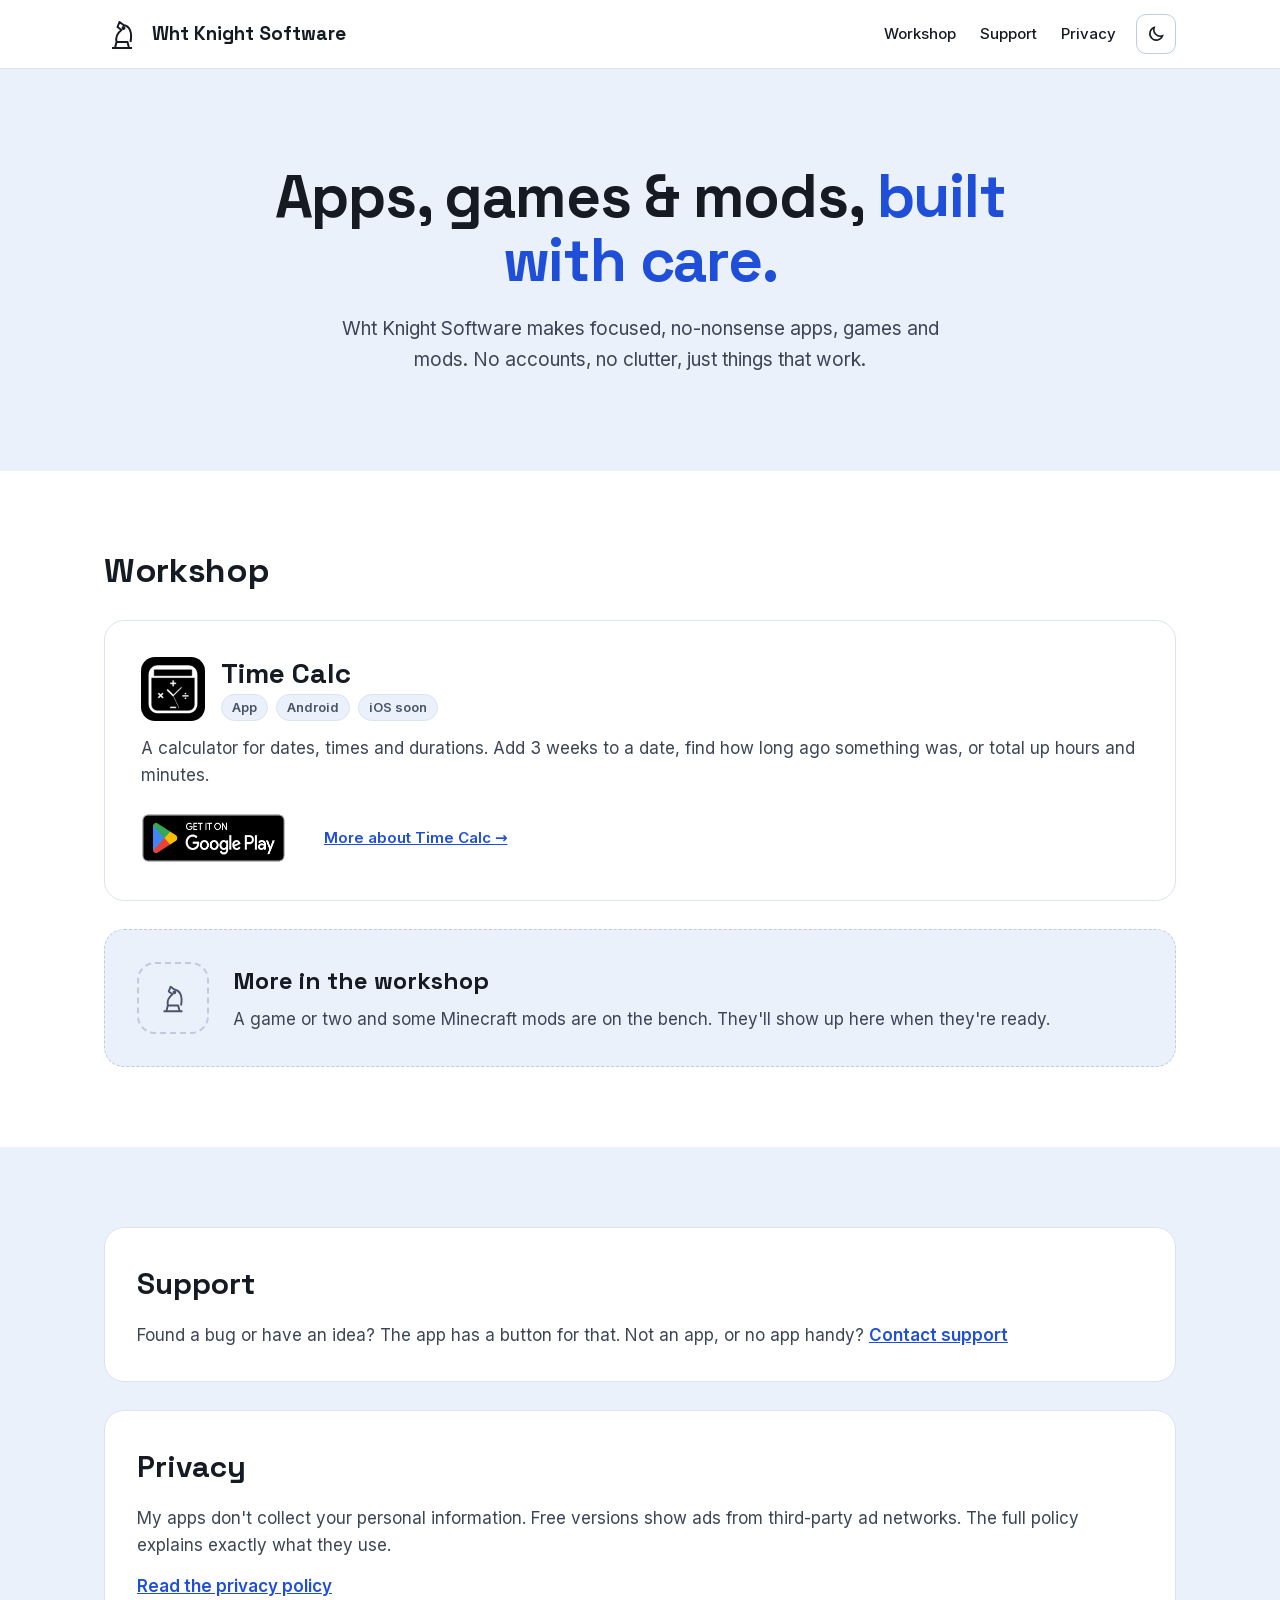
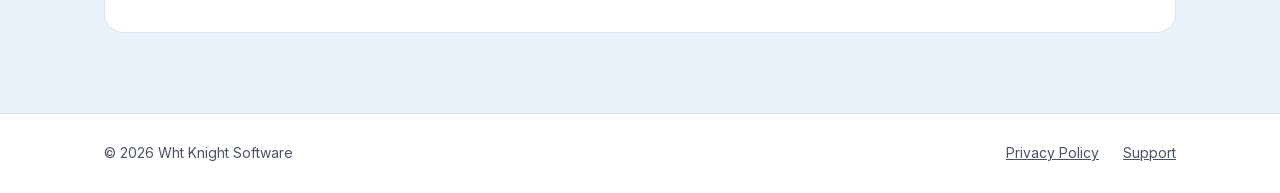
==== index.html @ 37f2941b "Initial Wht Knight Software website: home, Time Calc, privacy policy and 404 pages." ====
<!doctype html>
<html lang="en">
<head>
<meta charset="utf-8">
<meta name="viewport" content="width=device-width, initial-scale=1">
<title>Wht Knight Software</title>
<meta name="description" content="Wht Knight Software makes focused, no-nonsense apps, games and mods.">
<meta property="og:title" content="Wht Knight Software">
<meta property="og:description" content="Wht Knight Software makes focused, no-nonsense apps, games and mods.">
<meta property="og:type" content="website">
<meta property="og:site_name" content="Wht Knight Software">
<link rel="icon" href="/favicon.svg" type="image/svg+xml">
<script>try{var t=localStorage.getItem('theme');if(t==='light'||t==='dark')document.documentElement.setAttribute('data-theme',t)}catch(e){}</script>
<link rel="stylesheet" href="/css/site.css">
</head>
<body>
<a class="skip" href="#main">Skip to content</a>
<header class="site-header">
<div class="wrap">
<a class="brand" href="/"><svg width="36" height="36" viewBox="0 0 36 36" fill="none" stroke="currentColor" stroke-width="2" stroke-linejoin="round" aria-hidden="true"><path d="M8 32h20M11 32l1.5-6h11l1.5 6M12.5 26c-1-5 1-9 5-12l-4-3 2-5 4 3c6 1 9 7 7 17"/><circle cx="19.5" cy="12" r="1" fill="currentColor"/></svg><span class="brand-name">Wht Knight Software</span></a>
<div class="header-right">
<nav class="main-nav" aria-label="Main"><a href="/#workshop">Workshop</a><a href="#support">Support</a><a href="/privacy/">Privacy</a></nav>
<button type="button" class="theme-toggle" aria-label="Switch light or dark mode"><svg class="moon" width="18" height="18" viewBox="0 0 18 18" fill="none" stroke="currentColor" stroke-width="1.6" aria-hidden="true"><path d="M15.5 10.8A6.5 6.5 0 0 1 7.2 2.5a6.5 6.5 0 1 0 8.3 8.3z"/></svg><svg class="sun" width="18" height="18" viewBox="0 0 18 18" fill="none" stroke="currentColor" stroke-width="1.6" stroke-linecap="round" aria-hidden="true"><circle cx="9" cy="9" r="3.5"/><path d="M9 1.5v2M9 14.5v2M1.5 9h2M14.5 9h2M3.7 3.7l1.4 1.4M12.9 12.9l1.4 1.4M3.7 14.3l1.4-1.4M12.9 5.1l1.4-1.4"/></svg></button>
</div>
</div>
</header>
<main id="main">

<section class="hero band">
<div class="wrap">
<h1>Apps, games &amp; mods, <span class="accent">built with care.</span></h1>
<p class="muted">Wht Knight Software makes focused, no-nonsense apps, games and mods. No accounts, no clutter, just things that work.</p>
</div>
</section>

<section class="section" id="workshop">
<div class="wrap">
<h2 class="section-title">Workshop</h2>
<article class="card project">
<div class="project-main">
<div class="project-head"><img class="app-icon" src="/img/timecalc-icon.png" alt="" width="64" height="64">
<div><h3>Time Calc</h3><div class="tags"><span class="tag">App</span><span class="tag">Android</span><span class="tag">iOS soon</span></div></div></div>
<p class="muted">A calculator for dates, times and durations. Add 3 weeks to a date, find how long ago something was, or total up hours and minutes.</p>
<div class="links"><a class="badge badge-google" href="https://play.google.com/store/apps/details?id=com.whtknightsoft.timecalc"><img src="/img/badges/google-play.png" alt="Get it on Google Play" width="181" height="70"></a><a class="more" href="/timecalc/">More about Time Calc →</a></div>
</div>
<!-- TODO: real phone screenshot: <img class="shot" src="/img/timecalc-phone-1.png" alt="Time Calc on a phone" width="150"> -->
</article>
<article class="teaser">
<div class="teaser-mark"><svg width="34" height="34" viewBox="0 0 36 36" fill="none" stroke="currentColor" stroke-width="2" stroke-linejoin="round" aria-hidden="true"><path d="M8 32h20M11 32l1.5-6h11l1.5 6M12.5 26c-1-5 1-9 5-12l-4-3 2-5 4 3c6 1 9 7 7 17"/><circle cx="19.5" cy="12" r="1" fill="currentColor"/></svg></div>
<div class="teaser-text"><h3>More in the workshop</h3><p class="muted">A game or two and some Minecraft mods are on the bench. They'll show up here when they're ready.</p></div>
</article>
</div>
</section>

<section class="section band">
<div class="wrap duo">
<div class="card" id="support">
<h2>Support</h2>
<p class="muted">Found a bug or have an idea? The app has a button for that. Not an app, or no app handy? <a class="reveal" href="/#support">Contact support</a></p>
</div>
<div class="card" id="privacy">
<h2>Privacy</h2>
<p class="muted">My apps don't collect your personal information. Free versions show ads from third-party ad networks. The full policy explains exactly what they use.</p>
<a href="/privacy/" style="font-weight: 600">Read the privacy policy</a>
</div>
</div>
</section>

</main>
<footer class="site-footer">
<div class="wrap">
<span>© 2026 Wht Knight Software</span>
<nav aria-label="Footer"><a href="/privacy/">Privacy Policy</a><a href="#support">Support</a></nav>
</div>
</footer>
<script src="/js/site.js"></script>
<!-- Cloudflare Web Analytics --><script defer src='https://static.cloudflareinsights.com/beacon.min.js' data-cf-beacon='{"token": "ca6f470025f94512a56d23987fe3d4a7"}'></script><!-- End Cloudflare Web Analytics -->
</body>
</html>
---- css/site.css ----
/* Wht Knight Software site styles. Colors are tokens: change them here, in both themes. */
/* Fonts are hosted here (SIL Open Font License; see fonts/OFL-*.txt), so visitors never contact Google. Latin subset. */
@font-face { font-family: "Inter"; font-style: normal; font-weight: 400 600; font-display: swap; src: url("/fonts/inter-latin.woff2") format("woff2"); }
@font-face { font-family: "Space Grotesk"; font-style: normal; font-weight: 500 700; font-display: swap; src: url("/fonts/space-grotesk-latin.woff2") format("woff2"); }

:root {
  color-scheme: light;
  --bg: #ffffff; --alt: #ebf1fa; --card: #ffffff;
  --fg: #161a22; --muted: #3d4556; --faint: #4a5468;
  --line: #dbe3f0; --line2: #bfcbe0;
  --accent: #1f4fd8; --onaccent: #ffffff; --link: #1f4fd8;
  --hdr: #ffffff; --hdrfg: #161a22; --hdrline: #dbe3f0;
  --ph: #e2eaf7;
}
:root[data-theme="dark"] {
  color-scheme: dark;
  --bg: #0e131e; --alt: #131a29; --card: #1b2336;
  --fg: #e8ecf4; --muted: #a9b4c8; --faint: #8f9bb3;
  --line: #2a3348; --line2: #3a4560;
  --accent: #8cb4ff; --onaccent: #0a1a3a; --link: #8cb4ff;
  --hdr: #1d3b7a; --hdrfg: #ffffff; --hdrline: #1d3b7a;
  --ph: #222b40;
}
@media (prefers-color-scheme: dark) {
  :root:not([data-theme="light"]) {
    color-scheme: dark;
    --bg: #0e131e; --alt: #131a29; --card: #1b2336;
    --fg: #e8ecf4; --muted: #a9b4c8; --faint: #8f9bb3;
    --line: #2a3348; --line2: #3a4560;
    --accent: #8cb4ff; --onaccent: #0a1a3a; --link: #8cb4ff;
    --hdr: #1d3b7a; --hdrfg: #ffffff; --hdrline: #1d3b7a;
    --ph: #222b40;
  }
}

*, *::before, *::after { box-sizing: border-box; }
html { scroll-behavior: smooth; }
@media (prefers-reduced-motion: reduce) { html { scroll-behavior: auto; } }
body {
  margin: 0; background: var(--bg); color: var(--fg);
  font-family: Inter, system-ui, -apple-system, "Segoe UI", sans-serif; font-size: 17px; line-height: 1.6;
  -webkit-text-size-adjust: 100%;
}
h1, h2, h3, .brand-name { font-family: "Space Grotesk", Inter, system-ui, sans-serif; }
h1, h2, h3, p { margin: 0; }
a { color: var(--link); }
img { max-width: 100%; }
.wrap { max-width: 1120px; margin: 0 auto; padding: 0 24px; }
.muted { color: var(--muted); }
.faint { color: var(--faint); }
.accent { color: var(--accent); }
.skip { position: absolute; left: -9999px; }
.skip:focus { left: 16px; top: 16px; z-index: 10; background: var(--card); padding: 8px 12px; border-radius: 8px; }

/* Header */
.site-header { background: var(--hdr); border-bottom: 1px solid var(--hdrline); }
.site-header .wrap { display: flex; flex-wrap: wrap; align-items: center; justify-content: space-between; gap: 12px 24px; padding-top: 14px; padding-bottom: 14px; }
.brand { display: flex; align-items: center; gap: 12px; color: var(--hdrfg); text-decoration: none; }
.brand-name { font-weight: 700; font-size: 19px; }
.header-right { display: flex; align-items: center; gap: 20px; }
.main-nav { display: flex; flex-wrap: wrap; gap: 4px 24px; font-size: 15px; font-weight: 500; }
.main-nav a { color: var(--hdrfg); text-decoration: none; padding: 8px 0; }
.main-nav a:hover { text-decoration: underline; }
.theme-toggle {
  display: inline-flex; align-items: center; justify-content: center; width: 40px; height: 40px;
  border-radius: 10px; border: 1px solid var(--line2); background: transparent; color: var(--hdrfg); cursor: pointer; padding: 0;
}
:root[data-theme="dark"] .theme-toggle { border-color: rgba(255,255,255,0.35); }
@media (prefers-color-scheme: dark) { :root:not([data-theme="light"]) .theme-toggle { border-color: rgba(255,255,255,0.35); } }
.theme-toggle .sun { display: none; }
:root[data-theme="dark"] .theme-toggle .sun { display: block; }
:root[data-theme="dark"] .theme-toggle .moon { display: none; }
@media (prefers-color-scheme: dark) {
  :root:not([data-theme="light"]) .theme-toggle .sun { display: block; }
  :root:not([data-theme="light"]) .theme-toggle .moon { display: none; }
}

/* Sections */
.band { background: var(--alt); }
.section { padding: 80px 0; }
.section > .wrap { display: flex; flex-direction: column; gap: 28px; }
.section-title { font-size: 34px; letter-spacing: -0.01em; line-height: 1.2; }

/* Home hero */
.hero { padding: 96px 0; text-align: center; }
.hero .wrap { max-width: 880px; display: flex; flex-direction: column; align-items: center; gap: 22px; }
.hero h1 { font-size: clamp(38px, 6vw, 60px); line-height: 1.06; letter-spacing: -0.02em; }
.hero p { font-size: 19px; max-width: 600px; }

/* Project card */
.card { border: 1px solid var(--line); background: var(--card); border-radius: 20px; padding: 36px; }
.project { display: flex; flex-wrap: wrap; align-items: center; gap: 36px; }
.project-main { flex: 1 1 440px; display: flex; flex-direction: column; gap: 14px; }
.project-head { display: flex; align-items: center; gap: 16px; }
.app-icon { flex: none; border-radius: 22%; display: block; }
.project h3 { font-size: 28px; line-height: 1.2; }
.tags { display: flex; flex-wrap: wrap; gap: 8px; margin-top: 4px; }
.tag { display: inline-flex; padding: 2px 10px; border-radius: 999px; background: var(--alt); border: 1px solid var(--line); font-size: 13px; font-weight: 600; color: var(--faint); }
.links { display: flex; flex-wrap: wrap; align-items: center; gap: 12px; margin-top: 8px; }
.more { font-size: 15px; font-weight: 600; padding: 8px; }
.shot { flex: none; border-radius: 18px; border: 1px solid var(--line); background: var(--ph); display: block; }
.shot-placeholder { flex: none; width: 150px; height: 310px; border-radius: 18px; border: 2px dashed var(--line2); background: var(--ph); }

/* Official store badges. Google's PNG has built-in clear space, so it's drawn taller to match Apple's. */
.badge { display: inline-block; line-height: 0; }
.badge img { display: block; width: auto; }
.badge-google img { height: 70px; margin: -9px -9px; }
.badge-apple img { height: 52px; }

/* Teaser */
.teaser { border: 1px dashed var(--line2); border-radius: 20px; padding: 32px; background: var(--alt); display: flex; flex-wrap: wrap; align-items: center; gap: 24px; }
.section.band .teaser { background: var(--card); }
.teaser-mark { flex: none; width: 72px; height: 72px; border-radius: 18px; border: 2px dashed var(--line2); display: flex; align-items: center; justify-content: center; color: var(--faint); }
.teaser-text { flex: 1 1 320px; display: flex; flex-direction: column; gap: 6px; }
.teaser h3 { font-size: 24px; }

/* Support + privacy */
.duo { display: grid; grid-template-columns: repeat(auto-fit, minmax(300px, 1fr)); gap: 24px; }
.duo .card { padding: 32px; display: flex; flex-direction: column; gap: 14px; }
.duo h2 { font-size: 30px; }
.reveal { font-weight: 600; }

/* Footer */
.site-footer { border-top: 1px solid var(--line); }
.site-footer .wrap { padding-top: 28px; padding-bottom: 28px; display: flex; flex-wrap: wrap; justify-content: space-between; gap: 16px; font-size: 14px; color: var(--faint); }
.site-footer nav { display: flex; flex-wrap: wrap; gap: 24px; }
.site-footer a { color: var(--faint); }

/* App page */
.crumb { font-size: 15px; color: var(--faint); }
.crumb a { color: var(--faint); }
.app-hero { padding: 40px 0 80px; }
.app-hero .wrap { display: flex; flex-direction: column; gap: 28px; }
.app-hero-row { display: flex; flex-wrap: wrap; align-items: center; gap: 56px; }
.app-hero-main { flex: 1 1 480px; display: flex; flex-direction: column; gap: 20px; }
.app-hero h1 { font-size: clamp(40px, 6vw, 52px); line-height: 1; }
.tagline { font-family: "Space Grotesk", Inter, sans-serif; font-size: clamp(22px, 3vw, 28px); line-height: 1.25; font-weight: 500; }
.app-hero-shot { flex: 0 1 260px; display: flex; justify-content: center; }
.examples { display: grid; grid-template-columns: repeat(auto-fit, minmax(280px, 1fr)); gap: 20px; }
.example { border-radius: 16px; background: var(--card); border: 1px solid var(--line); padding: 24px; display: flex; flex-direction: column; gap: 14px; }
.calc { margin-top: auto; border-radius: 10px; background: var(--alt); border: 1px solid var(--line); padding: 14px 16px; font-family: ui-monospace, "SF Mono", Menlo, Consolas, monospace; font-size: 16px; display: flex; flex-wrap: wrap; justify-content: space-between; gap: 8px; }
.calc b { font-weight: 700; }
.note { font-size: 14px; color: var(--faint); }
.features { display: grid; grid-template-columns: repeat(auto-fit, minmax(280px, 1fr)); gap: 32px 40px; }
.features h3 { font-size: 20px; margin-bottom: 6px; }
.shots { display: flex; flex-wrap: wrap; gap: 24px; align-items: flex-end; }
.faq div { padding: 22px 0; border-top: 1px solid var(--line); }
.faq h3 { font-size: 20px; margin-bottom: 6px; }

/* Policy page */
.doc-head { padding: 64px 0 56px; }
.doc-head .wrap { display: flex; flex-direction: column; gap: 12px; }
.doc-head h1 { font-size: clamp(38px, 6vw, 52px); letter-spacing: -0.02em; line-height: 1.1; }
.doc { padding: 56px 0 88px; }
.doc .wrap { display: flex; flex-wrap: wrap; gap: 56px; align-items: flex-start; }
.toc { flex: 0 0 220px; position: sticky; top: 24px; display: flex; flex-direction: column; font-size: 15px; border-left: 2px solid var(--line); padding-left: 16px; }
.toc-title { font-size: 13px; font-weight: 600; letter-spacing: 0.06em; text-transform: uppercase; color: var(--faint); margin-bottom: 6px; }
.toc a { color: var(--muted); text-decoration: none; padding: 4px 0; }
.toc a:hover { color: var(--link); }
.doc-body { flex: 1 1 520px; max-width: 720px; display: flex; flex-direction: column; gap: 40px; }
.doc-body section { scroll-margin-top: 24px; display: flex; flex-direction: column; gap: 12px; color: var(--muted); }
.doc-body h2 { font-size: 26px; color: var(--fg); }
.doc-body p, .doc-body ul { margin: 0; }
.doc-body ul { padding-left: 20px; }
.doc-body strong { color: var(--fg); }
.summary { border-radius: 16px; background: var(--alt); border: 1px solid var(--line); padding: 28px 32px; display: flex; flex-direction: column; gap: 10px; }
.summary h2 { font-size: 22px; }
@media (max-width: 820px) { .toc { position: static; flex-basis: 100%; } }

@media (max-width: 600px) {
  .wrap { padding: 0 16px; }
  .section { padding: 56px 0; }
  .hero { padding: 64px 0; }
  .card, .teaser { padding: 24px; }
  .header-right { width: 100%; justify-content: space-between; }
}

/* 404 */
.lost-knight { max-width: 100%; height: auto; }
.lost-knight .sq-l { fill: var(--card); stroke: var(--line); }
.lost-knight .sq-d { fill: var(--line2); }
.lost-knight .lk-path { stroke: var(--accent); }
.lost-knight .lk-q { fill: var(--accent); font: 700 24px "Space Grotesk", sans-serif; }
.lost-knight .lk-knight { stroke: var(--fg); }
@media (prefers-reduced-motion: no-preference) {
  .lost-knight .lk-path { animation: lk-march 1.6s linear infinite; }
  @keyframes lk-march { to { stroke-dashoffset: -26; } }
}
.nf[hidden] { display: none; }
.nf-display { width: min(420px, 100%); border-radius: 18px; background: #000; padding: 22px 24px; display: flex; flex-direction: column; align-items: flex-start; gap: 8px; text-align: left; box-shadow: 0 16px 40px rgba(10, 14, 30, 0.25); font-family: ui-monospace, "SF Mono", Menlo, Consolas, monospace; font-size: clamp(20px, 4vw, 26px); }
.nf-entry { color: #9fb3d9; }
.nf-result { color: #ffffff; font-weight: 700; align-self: flex-end; }
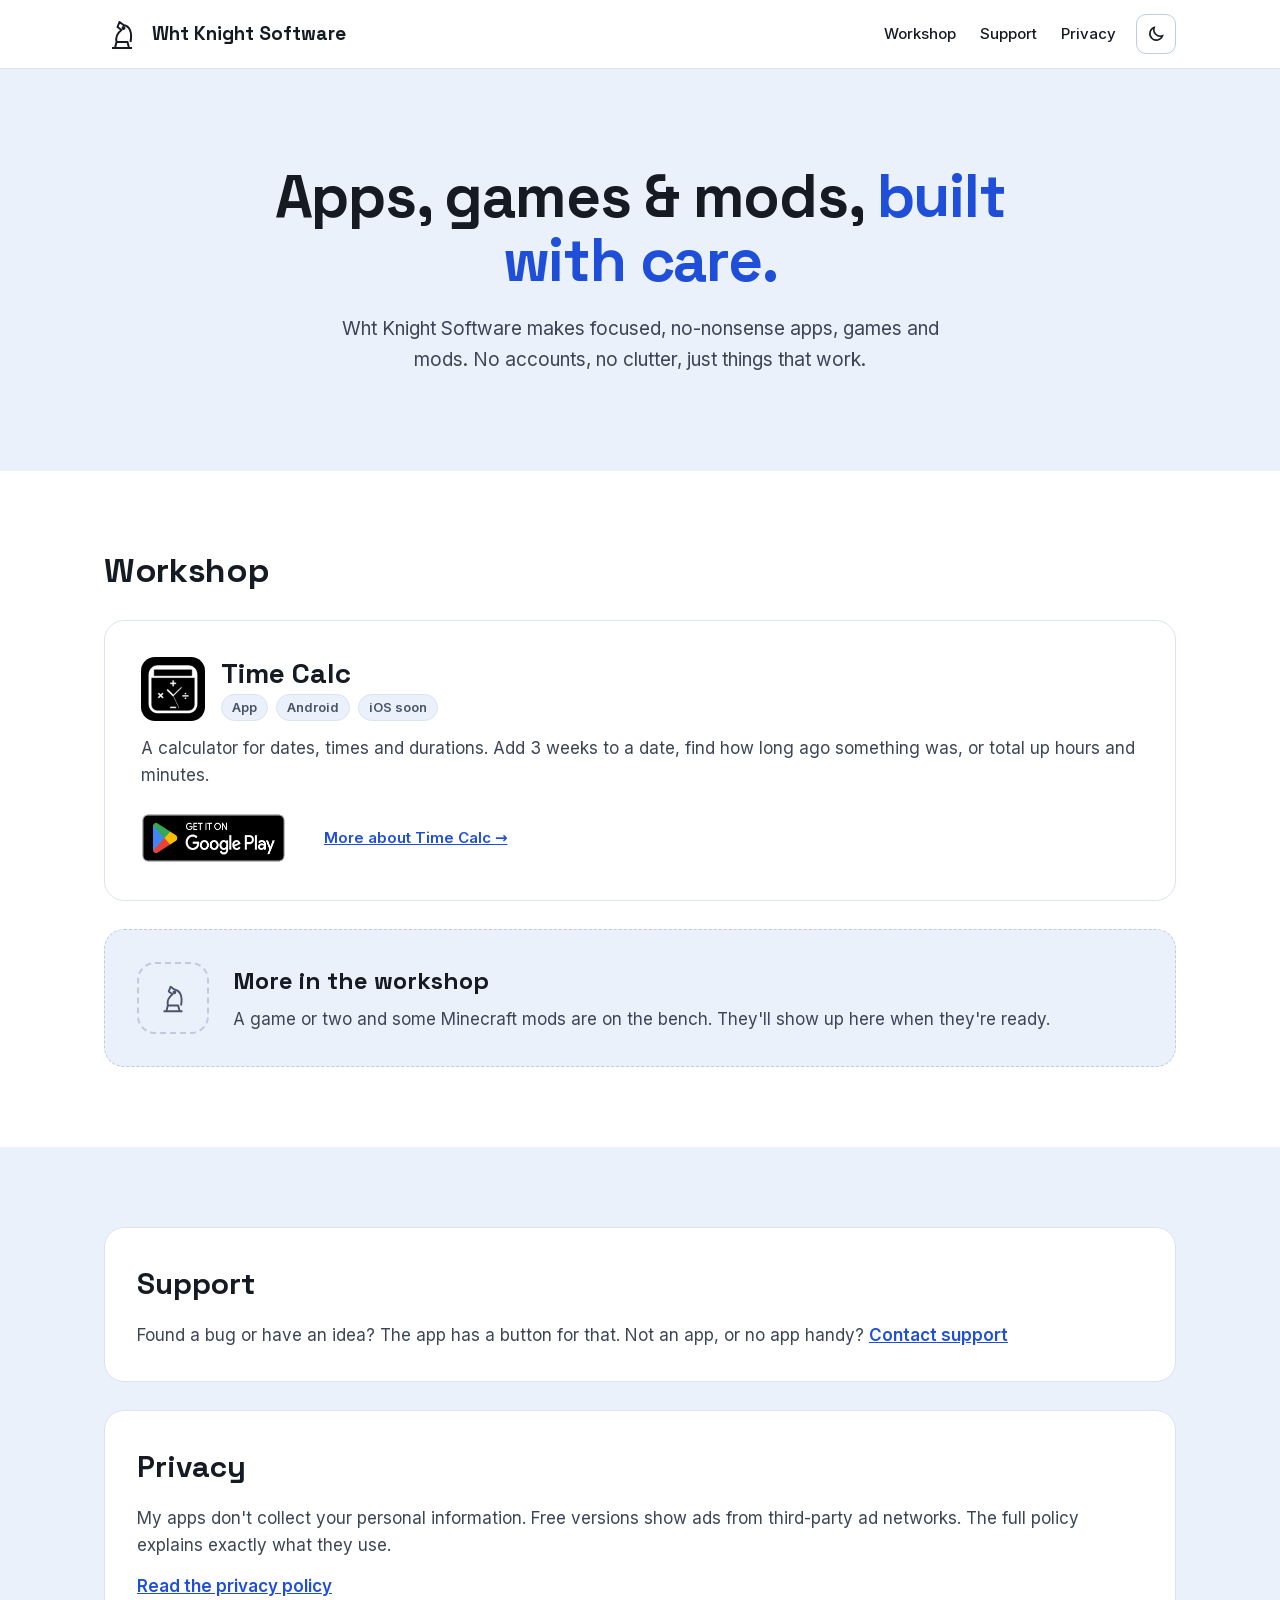
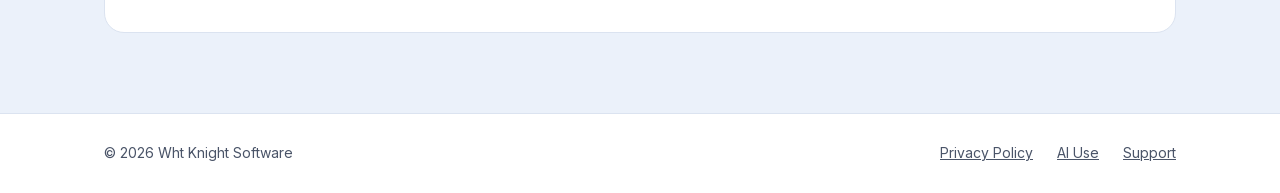
==== commit 51e8d7d6: "Add the How I use AI page and an AI Use link in the footer." ====
--- a/index.html
+++ b/index.html
@@ -70,7 +70,7 @@
 <footer class="site-footer">
 <div class="wrap">
 <span>© 2026 Wht Knight Software</span>
-<nav aria-label="Footer"><a href="/privacy/">Privacy Policy</a><a href="#support">Support</a></nav>
+<nav aria-label="Footer"><a href="/privacy/">Privacy Policy</a><a href="/ai/">AI Use</a><a href="#support">Support</a></nav>
 </div>
 </footer>
 <script src="/js/site.js"></script>
